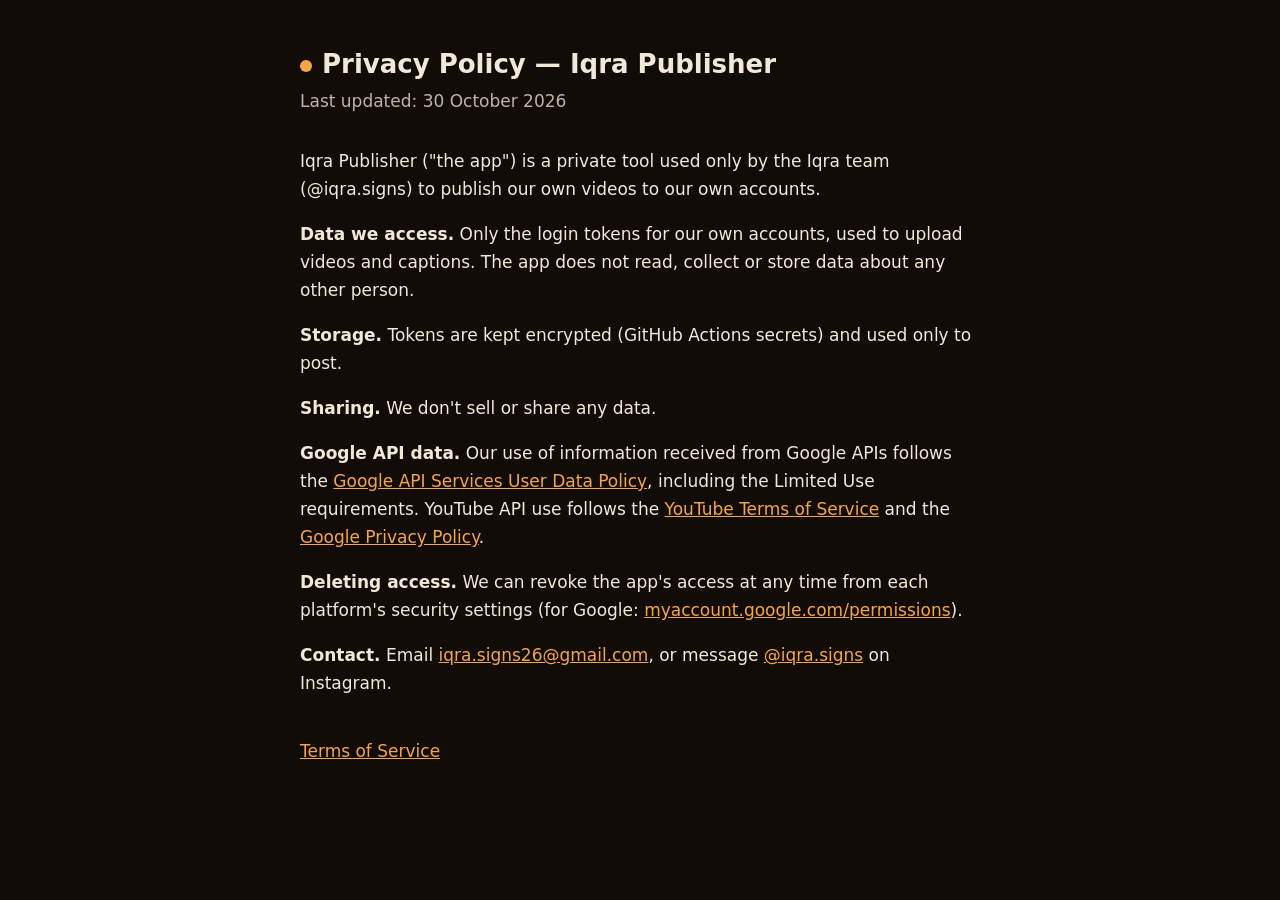
==== privacy.html @ d9dc5565 "Add Terms and Privacy pages for Iqra Publisher Co-Authored-By: Claude Opus 5.5 <noreply@anthropic.co" ====
<!doctype html><html lang="en"><head><meta charset="utf-8"><meta name="viewport" content="width=device-width,initial-scale=1">
<style>
:root{--ground:#120c08;--ink:#f2e8d8;--amber:#f4a54a;--muted:#bfb3a2}
body{margin:0;background:var(--ground);color:var(--ink);font:17px/1.65 system-ui,-apple-system,"Segoe UI",sans-serif}
main{max-width:680px;margin:0 auto;padding:48px 16px 64px}
h1{font-size:26px;line-height:1.25;margin:0 0 6px}
.date{color:var(--muted);margin:0 0 32px}
a{color:var(--amber)}
.dot{display:inline-block;width:12px;height:12px;border-radius:50%;background:var(--amber);margin-right:10px;vertical-align:middle}
nav{margin-top:40px;color:var(--muted)}
</style><title>Iqra Publisher Privacy</title></head><body><main>
<h1><span class="dot"></span>Privacy Policy — Iqra Publisher</h1>
<p class="date">Last updated: 30 October 2026</p>
<p>Iqra Publisher ("the app") is a private tool used only by the Iqra team (@iqra.signs) to publish our own videos to our own accounts.</p>
<p><strong>Data we access.</strong> Only the login tokens for our own accounts, used to upload videos and captions. The app does not read, collect or store data about any other person.</p>
<p><strong>Storage.</strong> Tokens are kept encrypted (GitHub Actions secrets) and used only to post.</p>
<p><strong>Sharing.</strong> We don't sell or share any data.</p>
<p><strong>Google API data.</strong> Our use of information received from Google APIs follows the <a href="https://developers.google.com/terms/api-services-user-data-policy">Google API Services User Data Policy</a>, including the Limited Use requirements. YouTube API use follows the <a href="https://www.youtube.com/t/terms">YouTube Terms of Service</a> and the <a href="https://policies.google.com/privacy">Google Privacy Policy</a>.</p>
<p><strong>Deleting access.</strong> We can revoke the app's access at any time from each platform's security settings (for Google: <a href="https://myaccount.google.com/permissions">myaccount.google.com/permissions</a>).</p>
<p><strong>Contact.</strong> Email <a href="mailto:iqra.signs26@gmail.com">iqra.signs26@gmail.com</a>, or message <a href="https://www.instagram.com/iqra.signs/">@iqra.signs</a> on Instagram.</p>
<nav><a href="./">Terms of Service</a></nav>
</main></body></html>
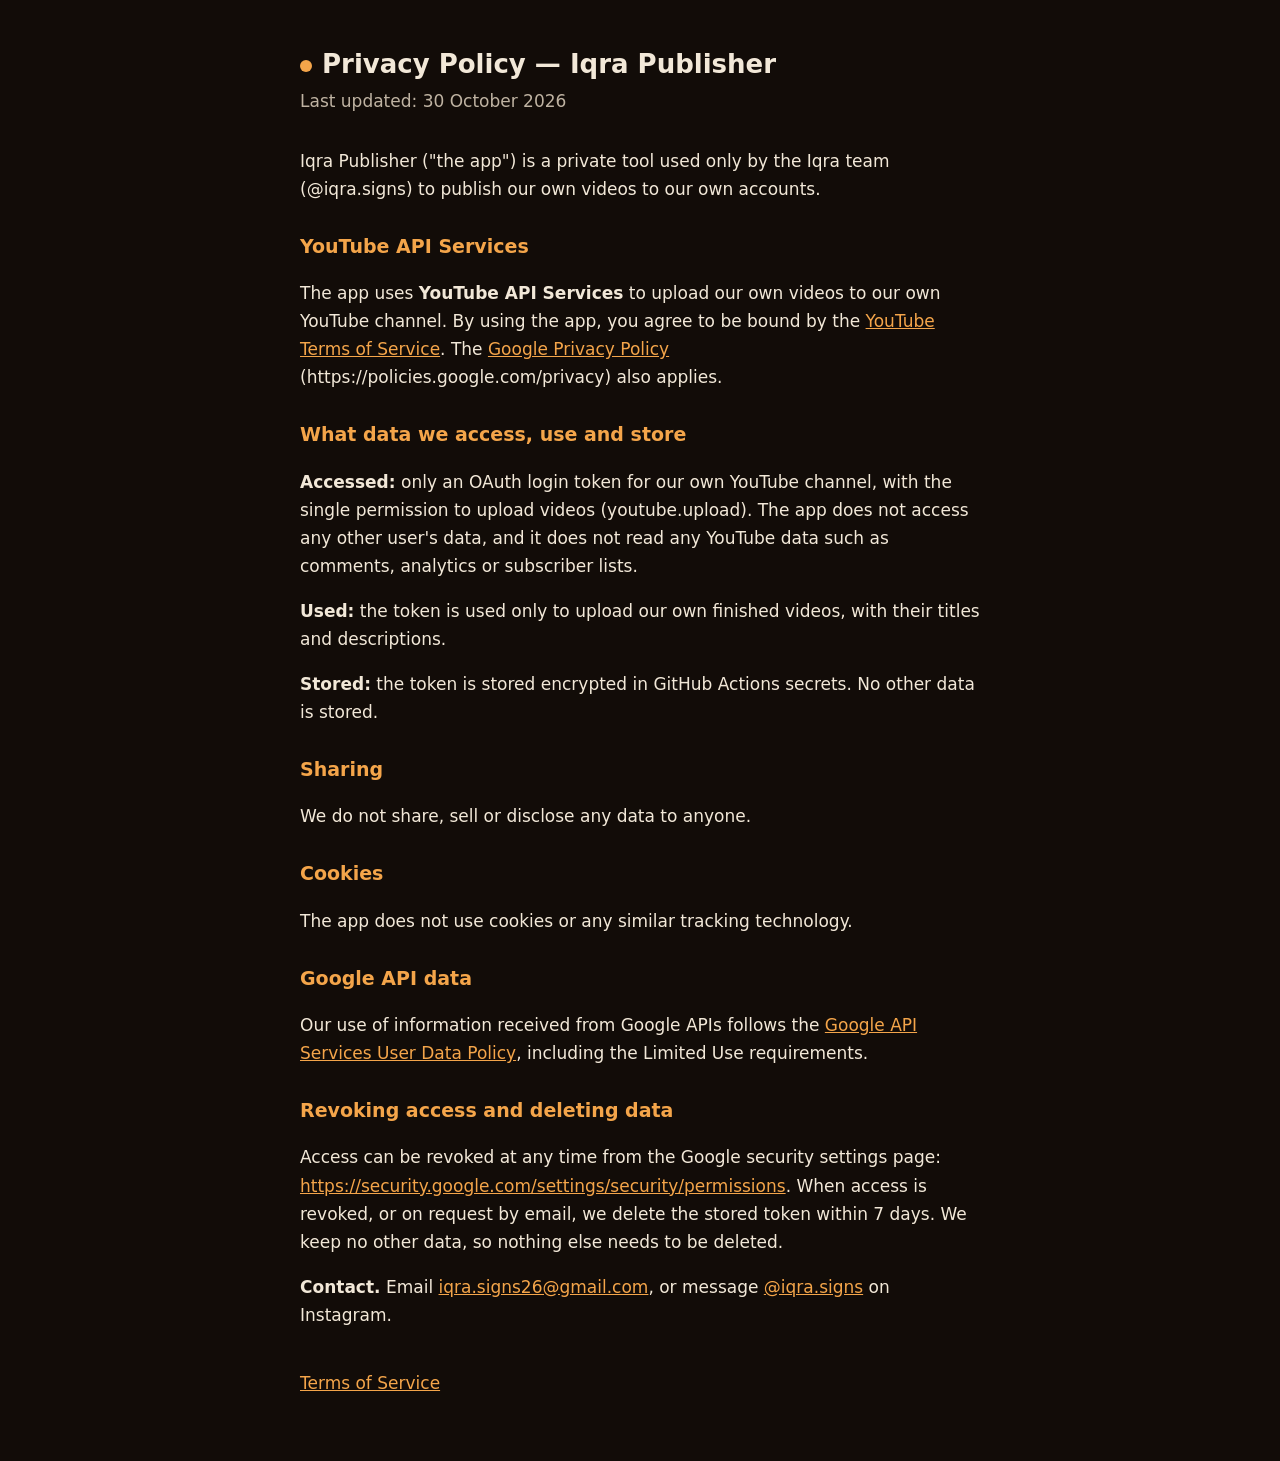
==== commit c2f56bb8: "Privacy: cover YouTube API Services policy points; Terms: YouTube ToS clause Co-Authored-By: Claude " ====
--- a/privacy.html
+++ b/privacy.html
@@ -4,6 +4,7 @@
 body{margin:0;background:var(--ground);color:var(--ink);font:17px/1.65 system-ui,-apple-system,"Segoe UI",sans-serif}
 main{max-width:680px;margin:0 auto;padding:48px 16px 64px}
 h1{font-size:26px;line-height:1.25;margin:0 0 6px}
+h2{font-size:19px;margin:28px 0 6px;color:var(--amber)}
 .date{color:var(--muted);margin:0 0 32px}
 a{color:var(--amber)}
 .dot{display:inline-block;width:12px;height:12px;border-radius:50%;background:var(--amber);margin-right:10px;vertical-align:middle}
@@ -12,11 +13,20 @@
 <h1><span class="dot"></span>Privacy Policy — Iqra Publisher</h1>
 <p class="date">Last updated: 30 October 2026</p>
 <p>Iqra Publisher ("the app") is a private tool used only by the Iqra team (@iqra.signs) to publish our own videos to our own accounts.</p>
-<p><strong>Data we access.</strong> Only the login tokens for our own accounts, used to upload videos and captions. The app does not read, collect or store data about any other person.</p>
-<p><strong>Storage.</strong> Tokens are kept encrypted (GitHub Actions secrets) and used only to post.</p>
-<p><strong>Sharing.</strong> We don't sell or share any data.</p>
-<p><strong>Google API data.</strong> Our use of information received from Google APIs follows the <a href="https://developers.google.com/terms/api-services-user-data-policy">Google API Services User Data Policy</a>, including the Limited Use requirements. YouTube API use follows the <a href="https://www.youtube.com/t/terms">YouTube Terms of Service</a> and the <a href="https://policies.google.com/privacy">Google Privacy Policy</a>.</p>
-<p><strong>Deleting access.</strong> We can revoke the app's access at any time from each platform's security settings (for Google: <a href="https://myaccount.google.com/permissions">myaccount.google.com/permissions</a>).</p>
+<h2>YouTube API Services</h2>
+<p>The app uses <strong>YouTube API Services</strong> to upload our own videos to our own YouTube channel. By using the app, you agree to be bound by the <a href="https://www.youtube.com/t/terms">YouTube Terms of Service</a>. The <a href="https://policies.google.com/privacy">Google Privacy Policy</a> (https://policies.google.com/privacy) also applies.</p>
+<h2>What data we access, use and store</h2>
+<p><strong>Accessed:</strong> only an OAuth login token for our own YouTube channel, with the single permission to upload videos (youtube.upload). The app does not access any other user's data, and it does not read any YouTube data such as comments, analytics or subscriber lists.</p>
+<p><strong>Used:</strong> the token is used only to upload our own finished videos, with their titles and descriptions.</p>
+<p><strong>Stored:</strong> the token is stored encrypted in GitHub Actions secrets. No other data is stored.</p>
+<h2>Sharing</h2>
+<p>We do not share, sell or disclose any data to anyone.</p>
+<h2>Cookies</h2>
+<p>The app does not use cookies or any similar tracking technology.</p>
+<h2>Google API data</h2>
+<p>Our use of information received from Google APIs follows the <a href="https://developers.google.com/terms/api-services-user-data-policy">Google API Services User Data Policy</a>, including the Limited Use requirements.</p>
+<h2>Revoking access and deleting data</h2>
+<p>Access can be revoked at any time from the Google security settings page: <a href="https://security.google.com/settings/security/permissions">https://security.google.com/settings/security/permissions</a>. When access is revoked, or on request by email, we delete the stored token within 7 days. We keep no other data, so nothing else needs to be deleted.</p>
 <p><strong>Contact.</strong> Email <a href="mailto:iqra.signs26@gmail.com">iqra.signs26@gmail.com</a>, or message <a href="https://www.instagram.com/iqra.signs/">@iqra.signs</a> on Instagram.</p>
 <nav><a href="./">Terms of Service</a></nav>
 </main></body></html>
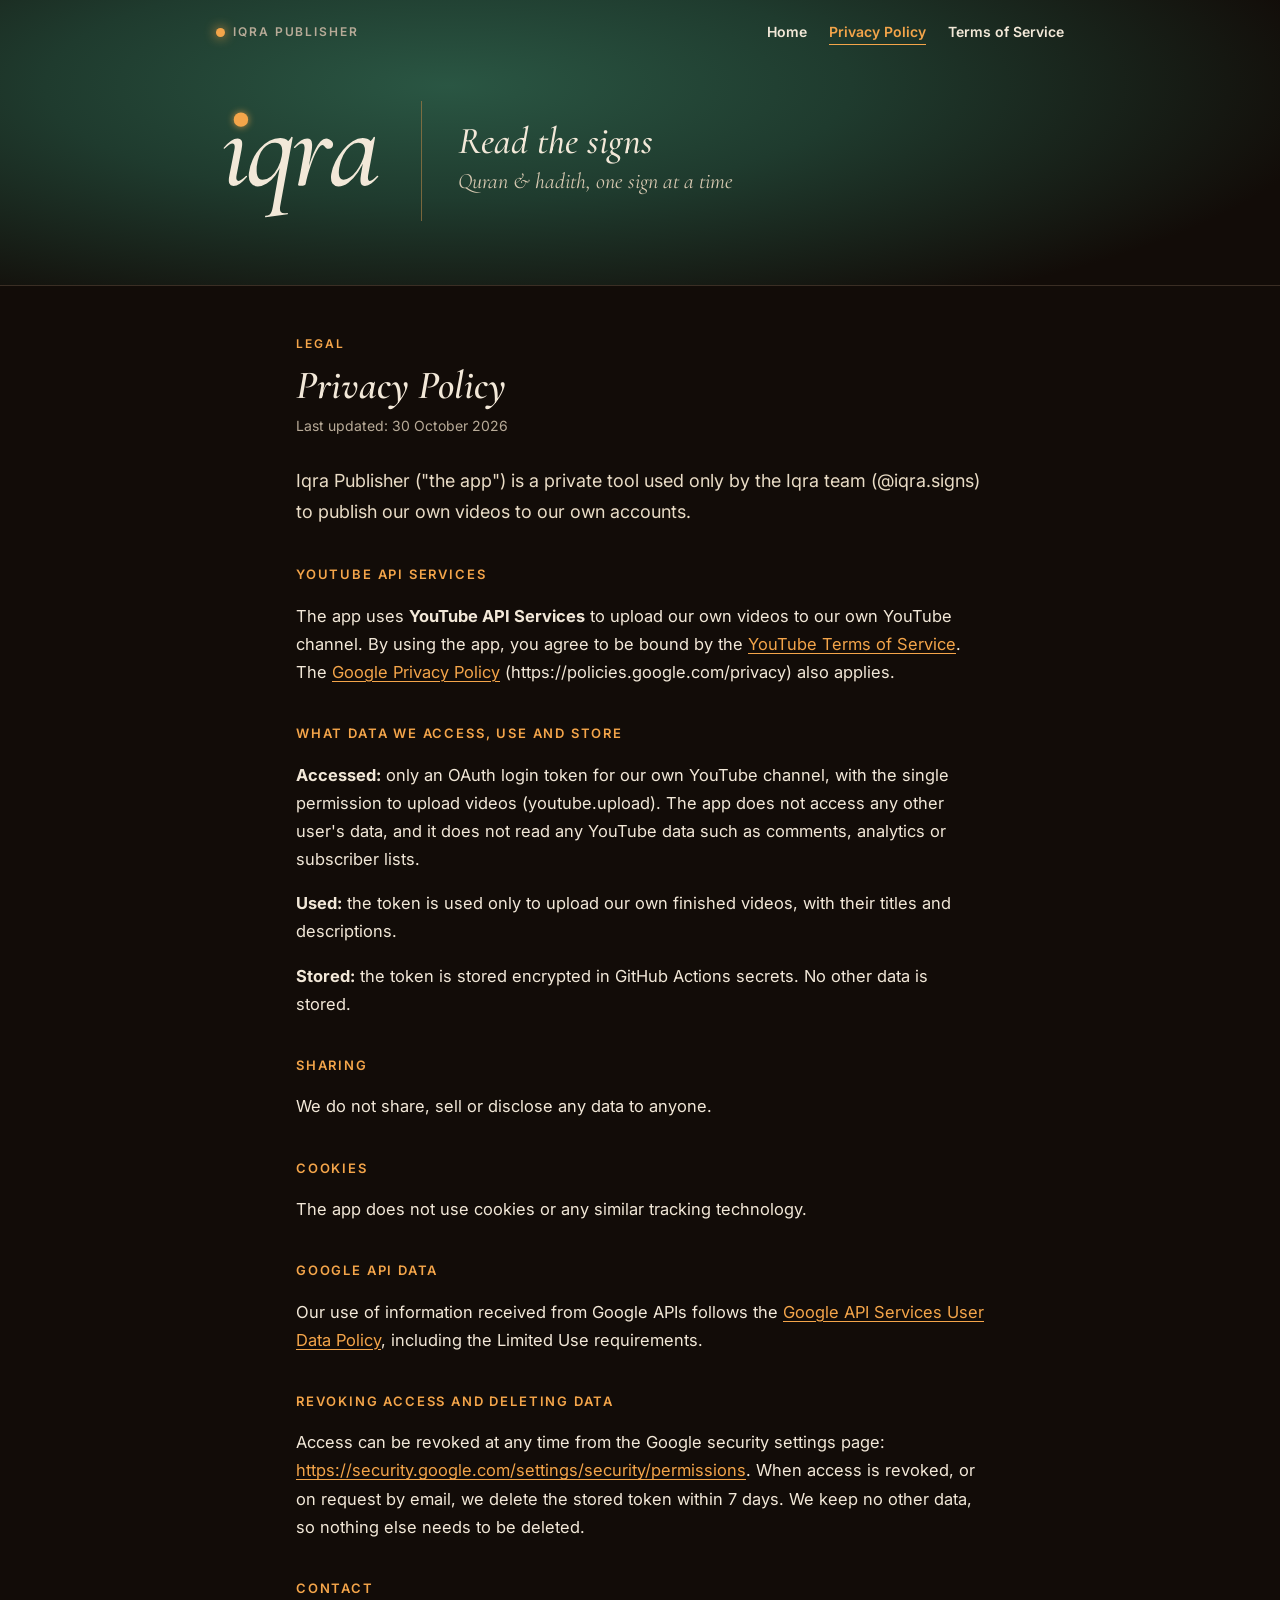
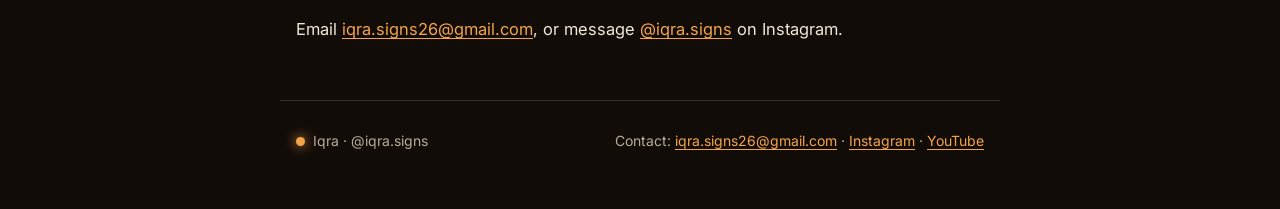
==== commit 701644c0: "Brand both pages: Iqra wordmark, forest hero, palette and fonts Co-Authored-By: Claude Opus 5.5 <nor" ====
--- a/privacy.html
+++ b/privacy.html
@@ -1,18 +1,16 @@
 <!doctype html><html lang="en"><head><meta charset="utf-8"><meta name="viewport" content="width=device-width,initial-scale=1">
-<style>
-:root{--ground:#120c08;--ink:#f2e8d8;--amber:#f4a54a;--muted:#bfb3a2}
-body{margin:0;background:var(--ground);color:var(--ink);font:17px/1.65 system-ui,-apple-system,"Segoe UI",sans-serif}
-main{max-width:680px;margin:0 auto;padding:48px 16px 64px}
-h1{font-size:26px;line-height:1.25;margin:0 0 6px}
-h2{font-size:19px;margin:28px 0 6px;color:var(--amber)}
-.date{color:var(--muted);margin:0 0 32px}
-a{color:var(--amber)}
-.dot{display:inline-block;width:12px;height:12px;border-radius:50%;background:var(--amber);margin-right:10px;vertical-align:middle}
-nav{margin-top:40px;color:var(--muted)}
-</style><title>Iqra Publisher Privacy</title></head><body><main>
-<h1><span class="dot"></span>Privacy Policy — Iqra Publisher</h1>
+<title>Iqra Publisher Privacy</title><meta name="description" content="Iqra (@iqra.signs): Quran &amp; hadith, one sign at a time.">
+<link rel="icon" href="assets/icon.png"><link rel="preconnect" href="https://fonts.googleapis.com"><link rel="preconnect" href="https://fonts.gstatic.com" crossorigin>
+<link href="https://fonts.googleapis.com/css2?family=Cormorant+Garamond:ital,wght@1,500;1,600&family=Inter:wght@400;600&display=swap" rel="stylesheet">
+<link rel="stylesheet" href="assets/style.css"></head><body>
+<header class="hero"><div class="bar"><span class="label"><span class="dot"></span>Iqra Publisher</span>
+<nav><a href="./">Home</a><a href="privacy.html" class="on">Privacy Policy</a><a href="./#terms">Terms of Service</a></nav></div>
+<div class="mast"><img src="assets/wordmark.svg" alt="iqra"><div class="rule"></div><div class="tag"><b>Read the signs</b><span>Quran &amp; hadith, one sign at a time</span></div></div></header>
+<main>
+<p class="eyebrow">Legal</p>
+<h1>Privacy Policy</h1>
 <p class="date">Last updated: 30 October 2026</p>
-<p>Iqra Publisher ("the app") is a private tool used only by the Iqra team (@iqra.signs) to publish our own videos to our own accounts.</p>
+<p class="lead">Iqra Publisher ("the app") is a private tool used only by the Iqra team (@iqra.signs) to publish our own videos to our own accounts.</p>
 <h2>YouTube API Services</h2>
 <p>The app uses <strong>YouTube API Services</strong> to upload our own videos to our own YouTube channel. By using the app, you agree to be bound by the <a href="https://www.youtube.com/t/terms">YouTube Terms of Service</a>. The <a href="https://policies.google.com/privacy">Google Privacy Policy</a> (https://policies.google.com/privacy) also applies.</p>
 <h2>What data we access, use and store</h2>
@@ -27,6 +25,6 @@
 <p>Our use of information received from Google APIs follows the <a href="https://developers.google.com/terms/api-services-user-data-policy">Google API Services User Data Policy</a>, including the Limited Use requirements.</p>
 <h2>Revoking access and deleting data</h2>
 <p>Access can be revoked at any time from the Google security settings page: <a href="https://security.google.com/settings/security/permissions">https://security.google.com/settings/security/permissions</a>. When access is revoked, or on request by email, we delete the stored token within 7 days. We keep no other data, so nothing else needs to be deleted.</p>
-<p><strong>Contact.</strong> Email <a href="mailto:iqra.signs26@gmail.com">iqra.signs26@gmail.com</a>, or message <a href="https://www.instagram.com/iqra.signs/">@iqra.signs</a> on Instagram.</p>
-<nav><a href="./">Terms of Service</a></nav>
-</main></body></html>
+<h2>Contact</h2><p>Email <a href="mailto:iqra.signs26@gmail.com">iqra.signs26@gmail.com</a>, or message <a href="https://www.instagram.com/iqra.signs/">@iqra.signs</a> on Instagram.</p>
+</main>
+<footer><span><span class="dot"></span>Iqra · @iqra.signs</span><span>Contact: <a href="mailto:iqra.signs26@gmail.com">iqra.signs26@gmail.com</a> · <a href="https://www.instagram.com/iqra.signs/">Instagram</a> · <a href="https://www.youtube.com/@iqra.signs">YouTube</a></span></footer></body></html>
--- a/assets/style.css
+++ b/assets/style.css
@@ -0,0 +1,35 @@
+:root{--ground:#120c08;--forest:#1f3b2e;--ember:#d9601e;--ink:#f2e8d8;--amber:#f4a54a;--muted:#b8ab98;--line:#3a2e24;--card:#1a120c}
+*{box-sizing:border-box}
+html{background:var(--ground)}
+body{margin:0;background:var(--ground);color:var(--ink);font:16.5px/1.7 Inter,system-ui,sans-serif;-webkit-font-smoothing:antialiased}
+a{color:var(--amber);text-underline-offset:3px;overflow-wrap:anywhere}
+.hero{background:radial-gradient(ellipse 70% 90% at 35% 30%,#2a5643 0%,var(--forest) 45%,var(--ground) 100%);border-bottom:1px solid var(--line)}
+.bar{max-width:880px;margin:0 auto;padding:20px 16px;display:flex;justify-content:space-between;align-items:center;gap:16px}
+.bar .label{font-weight:600;font-size:12px;letter-spacing:.16em;text-transform:uppercase;color:var(--muted)}
+.bar nav{display:flex;gap:22px;font-weight:600;font-size:14px}
+.bar nav a{color:var(--ink);text-decoration:none;border-bottom:1px solid transparent}
+.bar nav a:hover,.bar nav a.on{border-color:var(--amber);color:var(--amber)}
+.mast{max-width:880px;margin:0 auto;padding:36px 16px 64px;display:flex;align-items:center;gap:36px;flex-wrap:wrap}
+.mast img{height:120px;width:auto}
+.mast .rule{width:1px;align-self:stretch;background:#a07b45;opacity:.7}
+.mast .tag{font-family:"Cormorant Garamond",serif;font-style:italic}
+.mast .tag b{display:block;font-weight:500;font-size:38px;line-height:1.1}
+.mast .tag span{font-size:22px;color:#d8c9b2}
+main{max-width:720px;margin:0 auto;padding:48px 16px 40px}
+.eyebrow{font-weight:600;font-size:12px;letter-spacing:.16em;text-transform:uppercase;color:var(--amber);margin:0 0 8px}
+h1{font-family:"Cormorant Garamond",serif;font-style:italic;font-weight:600;font-size:40px;line-height:1.15;margin:0 0 6px}
+h2{font-weight:600;font-size:13px;letter-spacing:.14em;text-transform:uppercase;color:var(--amber);margin:36px 0 8px}
+.date{color:var(--muted);margin:0 0 28px;font-size:14px}
+.lead{font-size:18px;color:#e9dcc6}
+.card{border:1px solid var(--line);border-radius:14px;padding:22px 24px;margin:32px 0;background:var(--card)}
+.yt{display:flex;gap:20px;align-items:flex-start}
+.yt .logo{flex:none;background:#fff;border-radius:10px;padding:10px 14px;line-height:0}
+.yt .logo img{height:22px}
+.yt .fallback{display:none;flex:none;font-weight:700;color:#fff;background:#ff0033;padding:6px 12px;border-radius:8px}
+.yt p{margin:0}
+ol.terms{padding-left:0;list-style:none;counter-reset:t}
+ol.terms li{counter-increment:t;position:relative;padding-left:44px;margin:0 0 16px}
+ol.terms li::before{content:counter(t,decimal-leading-zero);position:absolute;left:0;top:1px;font-weight:600;font-size:13px;color:var(--amber);letter-spacing:.08em}
+footer{max-width:720px;margin:0 auto;padding:28px 16px 56px;border-top:1px solid var(--line);color:var(--muted);font-size:14px;display:flex;justify-content:space-between;gap:16px;flex-wrap:wrap}
+.dot{display:inline-block;width:9px;height:9px;border-radius:50%;background:var(--amber);box-shadow:0 0 12px var(--amber);margin-right:8px;vertical-align:middle}
+@media (max-width:600px){.mast img{height:84px}.mast .rule{display:none}.mast{gap:18px;padding-bottom:44px}.mast .tag b{font-size:30px}h1{font-size:34px}.yt{flex-direction:column}.bar .label{display:none}}
